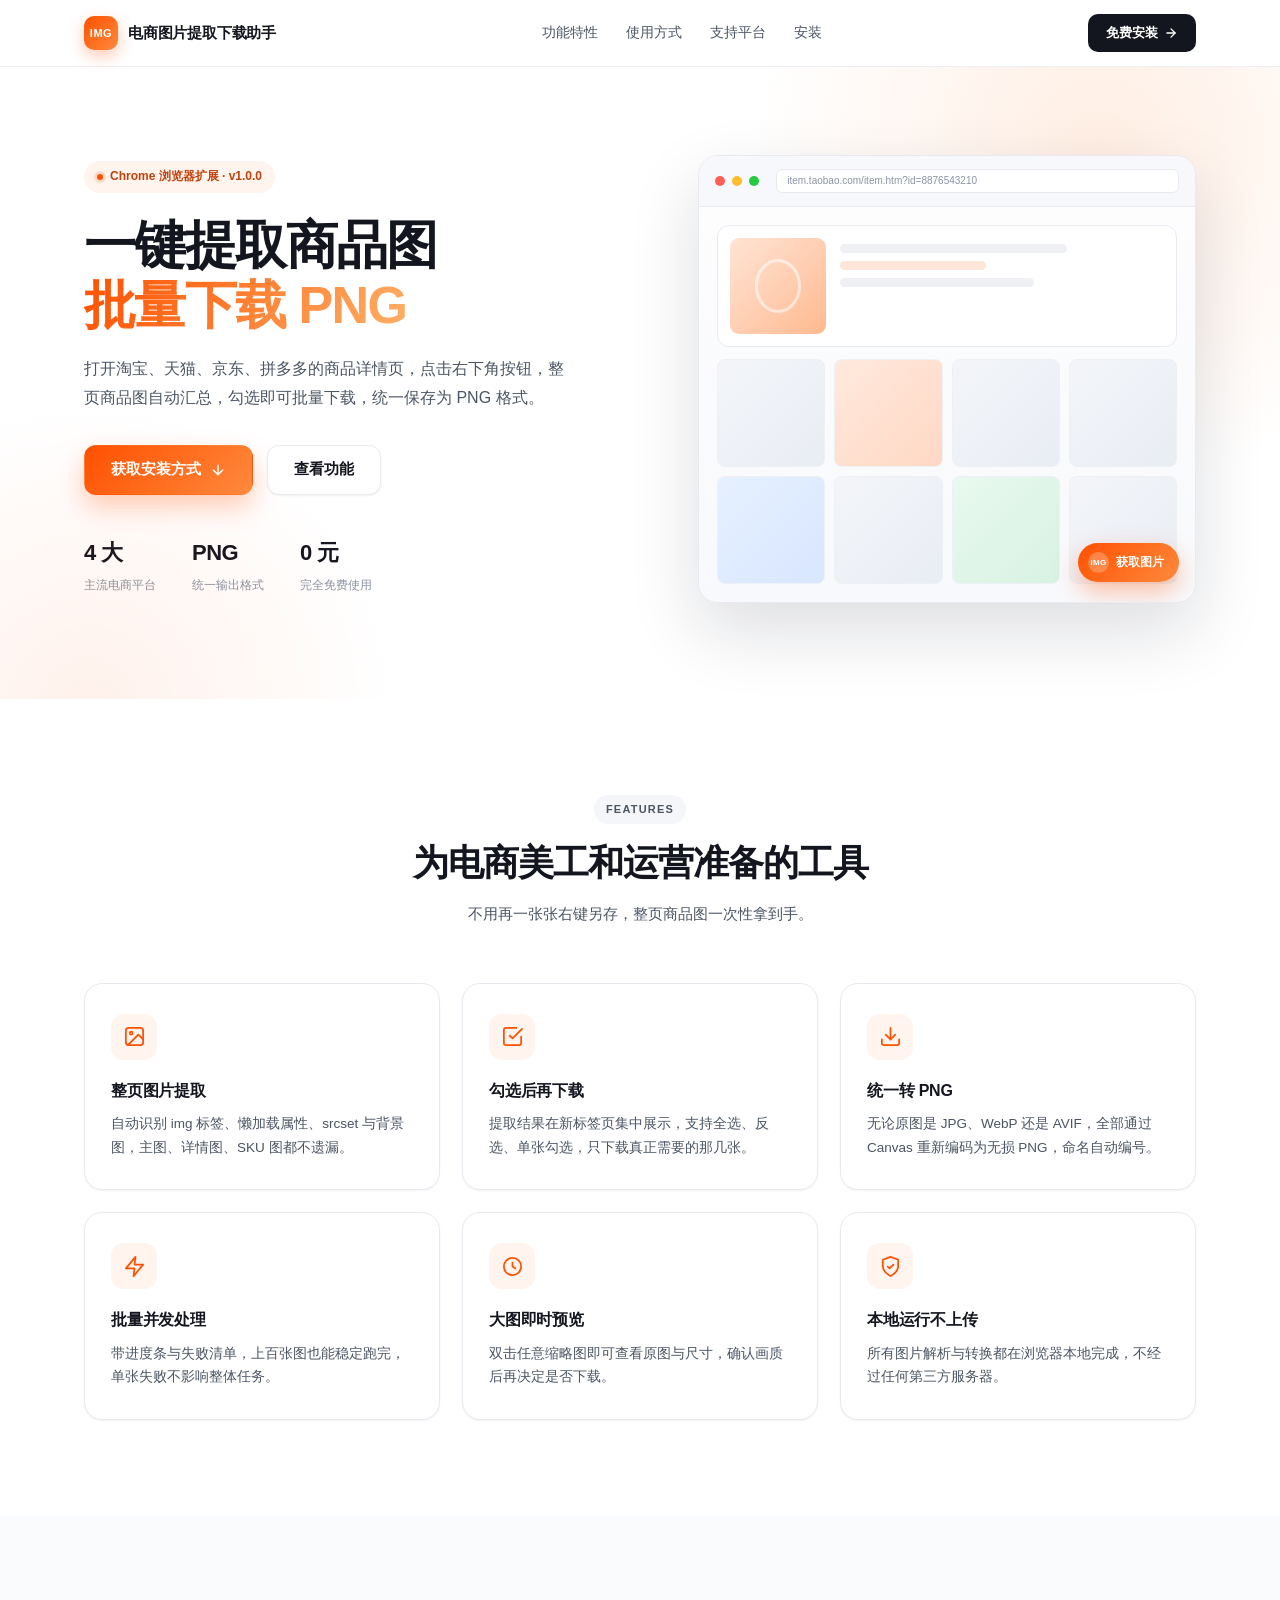
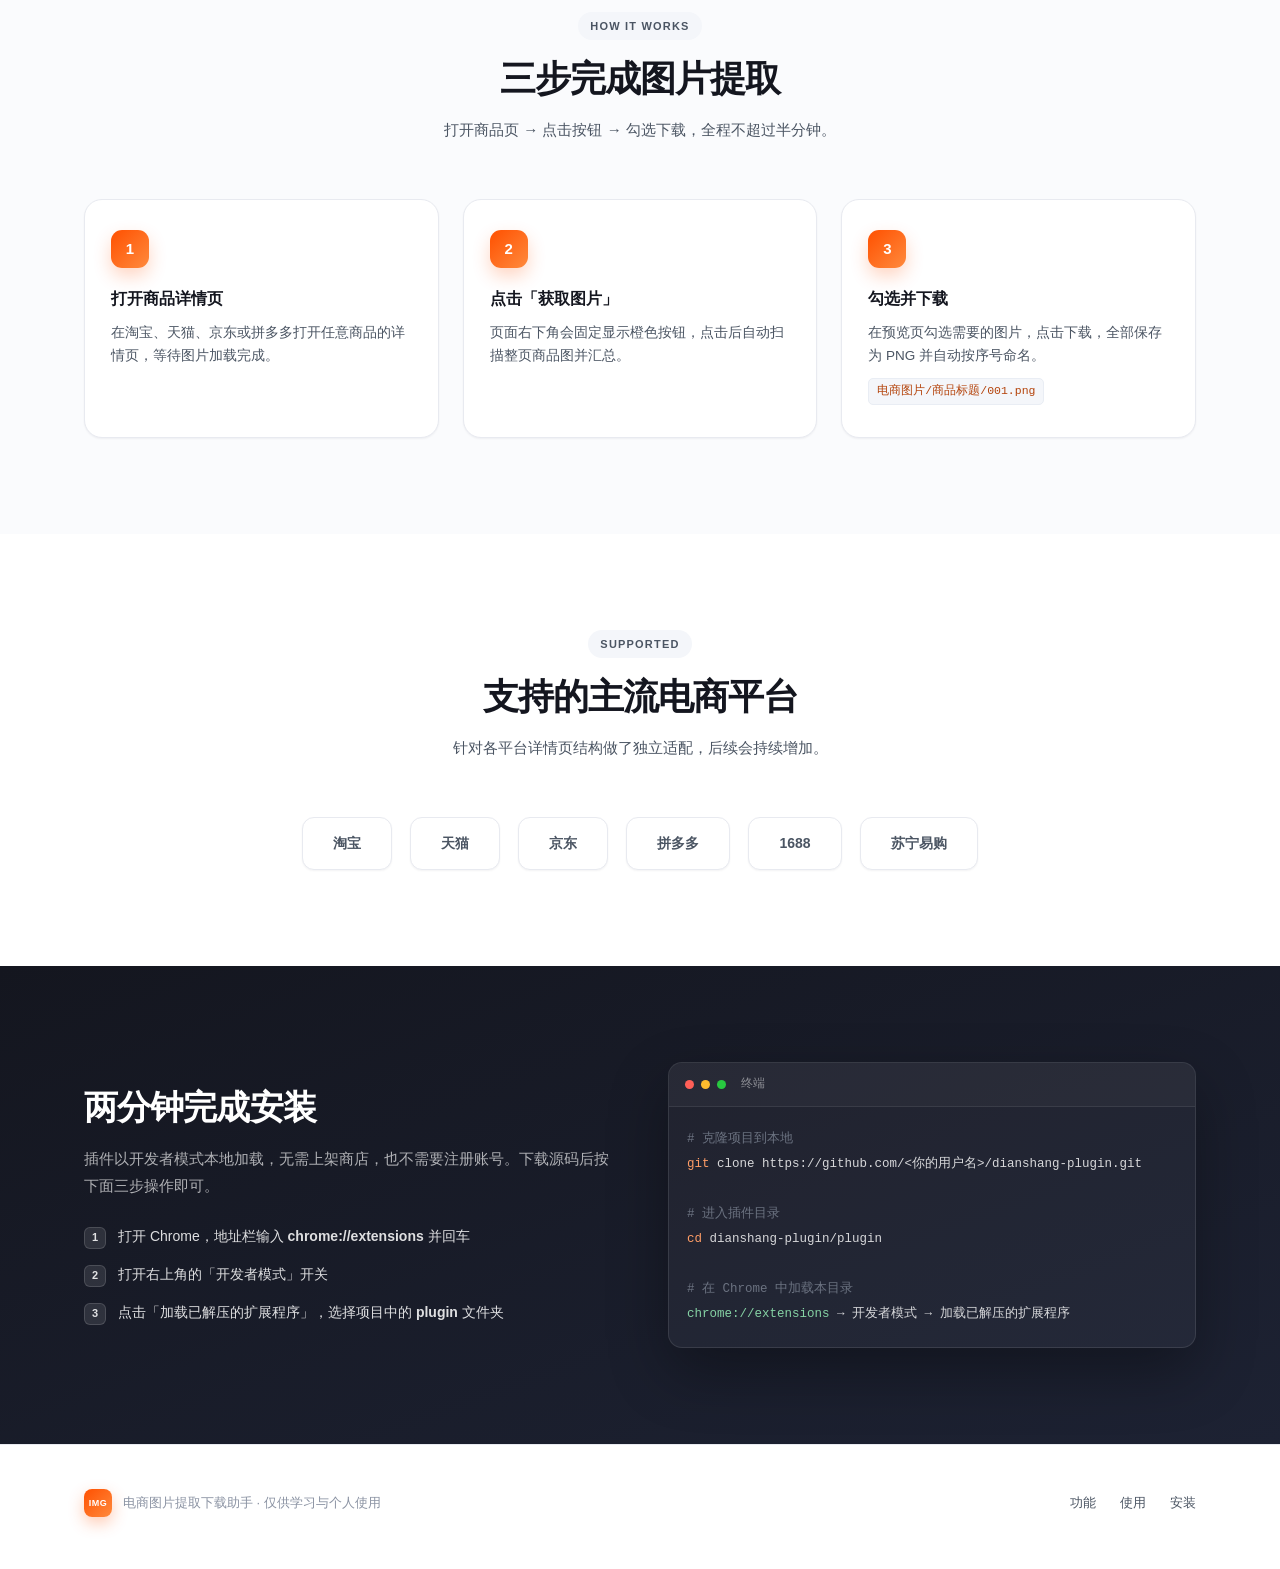
==== docs/index.html @ 481d9a18 "feat: e-commerce image downloader extension + landing page" ====
<!DOCTYPE html>
<html lang="zh-CN">
<head>
<meta charset="UTF-8" />
<meta name="viewport" content="width=device-width, initial-scale=1.0" />
<title>电商图片提取下载助手 - 一键批量下载商品图</title>
<meta name="description" content="支持淘宝、天猫、京东、拼多多的 Chrome 浏览器扩展。一键提取商品详情页全部图片，勾选后批量下载为 PNG。" />
<style>
  :root {
    --brand: #ff5000;
    --brand-2: #ff8a3d;
    --brand-soft: #fff4ee;
    --ink: #14161f;
    --ink-2: #4b5563;
    --ink-3: #8b93a3;
    --line: #e8eaf0;
    --bg: #ffffff;
    --bg-2: #fafbfd;
    --radius: 18px;
    --shadow-sm: 0 1px 2px rgba(16,24,40,.05);
    --shadow-md: 0 10px 30px rgba(16,24,40,.08);
    --shadow-lg: 0 28px 70px rgba(16,24,40,.14);
  }

  * { margin: 0; padding: 0; box-sizing: border-box; }

  html { scroll-behavior: smooth; }

  body {
    font-family: -apple-system, BlinkMacSystemFont, "PingFang SC", "Microsoft YaHei", "Segoe UI", sans-serif;
    color: var(--ink);
    background: var(--bg);
    -webkit-font-smoothing: antialiased;
    line-height: 1.65;
    overflow-x: hidden;
  }

  a { color: inherit; text-decoration: none; }

  .wrap {
    width: 100%;
    max-width: 1160px;
    margin: 0 auto;
    padding: 0 24px;
  }

  /* ============ 导航 ============ */
  .nav {
    position: sticky;
    top: 0;
    z-index: 100;
    background: rgba(255,255,255,.82);
    backdrop-filter: saturate(180%) blur(16px);
    border-bottom: 1px solid rgba(232,234,240,.8);
  }

  .nav-inner {
    display: flex;
    align-items: center;
    justify-content: space-between;
    height: 66px;
  }

  .logo {
    display: flex;
    align-items: center;
    gap: 10px;
    font-weight: 800;
    font-size: 15px;
    letter-spacing: -.2px;
  }

  .logo-mark {
    width: 34px;
    height: 34px;
    border-radius: 10px;
    background: linear-gradient(135deg, var(--brand), var(--brand-2));
    color: #fff;
    font-size: 11px;
    font-weight: 800;
    letter-spacing: .5px;
    display: flex;
    align-items: center;
    justify-content: center;
    box-shadow: 0 6px 16px rgba(255,80,0,.3);
  }

  .nav-links {
    display: flex;
    align-items: center;
    gap: 28px;
    font-size: 14px;
    color: var(--ink-2);
  }

  .nav-links a {
    transition: color .16s ease;
  }

  .nav-links a:hover { color: var(--brand); }

  .nav-cta {
    display: inline-flex;
    align-items: center;
    gap: 6px;
    height: 38px;
    padding: 0 18px;
    border-radius: 10px;
    background: var(--ink);
    color: #fff;
    font-size: 13px;
    font-weight: 600;
    transition: transform .16s ease, box-shadow .16s ease;
  }

  .nav-cta:hover {
    transform: translateY(-1px);
    box-shadow: 0 8px 20px rgba(20,22,31,.24);
  }

  /* ============ Hero ============ */
  .hero {
    position: relative;
    padding: 88px 0 96px;
    overflow: hidden;
  }

  .hero::before {
    content: "";
    position: absolute;
    top: -280px;
    right: -180px;
    width: 720px;
    height: 720px;
    border-radius: 50%;
    background: radial-gradient(circle, rgba(255,138,61,.14) 0%, rgba(255,138,61,0) 68%);
    pointer-events: none;
  }

  .hero::after {
    content: "";
    position: absolute;
    bottom: -320px;
    left: -220px;
    width: 620px;
    height: 620px;
    border-radius: 50%;
    background: radial-gradient(circle, rgba(255,80,0,.08) 0%, rgba(255,80,0,0) 70%);
    pointer-events: none;
  }

  .hero-grid {
    position: relative;
    display: grid;
    grid-template-columns: 1.05fr .95fr;
    gap: 64px;
    align-items: center;
  }

  .badge {
    display: inline-flex;
    align-items: center;
    gap: 7px;
    padding: 6px 13px;
    border-radius: 999px;
    background: var(--brand-soft);
    color: #c2410c;
    font-size: 12px;
    font-weight: 600;
    margin-bottom: 22px;
  }

  .badge-dot {
    width: 6px;
    height: 6px;
    border-radius: 50%;
    background: var(--brand);
    box-shadow: 0 0 0 3px rgba(255,80,0,.16);
  }

  h1 {
    font-size: 52px;
    line-height: 1.16;
    letter-spacing: -1.6px;
    font-weight: 800;
    margin-bottom: 20px;
  }

  h1 .grad {
    background: linear-gradient(120deg, var(--brand) 0%, var(--brand-2) 60%, #ffb066 100%);
    -webkit-background-clip: text;
    background-clip: text;
    color: transparent;
  }

  .hero-desc {
    font-size: 16px;
    line-height: 1.8;
    color: var(--ink-2);
    max-width: 480px;
    margin-bottom: 32px;
  }

  .hero-actions {
    display: flex;
    align-items: center;
    gap: 14px;
    flex-wrap: wrap;
    margin-bottom: 40px;
  }

  .btn-lg {
    display: inline-flex;
    align-items: center;
    gap: 9px;
    height: 50px;
    padding: 0 26px;
    border-radius: 12px;
    font-size: 15px;
    font-weight: 700;
    border: 1px solid transparent;
    cursor: pointer;
    transition: all .18s ease;
  }

  .btn-solid {
    background: linear-gradient(135deg, var(--brand), var(--brand-2));
    color: #fff;
    box-shadow: 0 12px 26px rgba(255,80,0,.28);
  }

  .btn-solid:hover {
    transform: translateY(-2px);
    box-shadow: 0 16px 34px rgba(255,80,0,.34);
  }

  .btn-line {
    background: #fff;
    border-color: var(--line);
    color: var(--ink);
    box-shadow: var(--shadow-sm);
  }

  .btn-line:hover {
    border-color: #cfd3dd;
    transform: translateY(-2px);
    box-shadow: var(--shadow-md);
  }

  .hero-meta {
    display: flex;
    gap: 36px;
    flex-wrap: wrap;
  }

  .meta-item strong {
    display: block;
    font-size: 22px;
    font-weight: 800;
    letter-spacing: -.5px;
    color: var(--ink);
  }

  .meta-item span {
    font-size: 12px;
    color: var(--ink-3);
  }

  /* ============ Hero 右侧：浏览器模拟 ============ */
  .mock {
    position: relative;
    border-radius: 20px;
    background: #fff;
    border: 1px solid var(--line);
    box-shadow: var(--shadow-lg);
    overflow: hidden;
  }

  .mock-bar {
    display: flex;
    align-items: center;
    gap: 7px;
    padding: 13px 16px;
    background: #f7f8fb;
    border-bottom: 1px solid var(--line);
  }

  .dot { width: 10px; height: 10px; border-radius: 50%; }
  .dot:nth-child(1) { background: #ff5f57; }
  .dot:nth-child(2) { background: #febc2e; }
  .dot:nth-child(3) { background: #28c840; }

  .mock-url {
    flex: 1;
    margin-left: 10px;
    height: 24px;
    border-radius: 6px;
    background: #fff;
    border: 1px solid var(--line);
    font-size: 10px;
    color: var(--ink-3);
    display: flex;
    align-items: center;
    padding: 0 10px;
    overflow: hidden;
    white-space: nowrap;
  }

  .mock-body {
    position: relative;
    padding: 18px;
    background: linear-gradient(180deg, #fdfdfe 0%, #f8f9fc 100%);
    min-height: 320px;
  }

  .mock-product {
    display: grid;
    grid-template-columns: 96px 1fr;
    gap: 14px;
    padding: 12px;
    background: #fff;
    border: 1px solid var(--line);
    border-radius: 12px;
    margin-bottom: 12px;
  }

  .mock-thumb {
    width: 96px;
    height: 96px;
    border-radius: 9px;
    background:
      linear-gradient(135deg, #ffe4d4 0%, #ffd0b5 48%, #ffb98f 100%);
    position: relative;
    overflow: hidden;
  }

  .mock-thumb::after {
    content: "";
    position: absolute;
    inset: 22% 26%;
    border-radius: 50%;
    border: 3px solid rgba(255,255,255,.55);
  }

  .mock-lines { padding-top: 6px; }
  .mock-line {
    height: 9px;
    border-radius: 5px;
    background: #eef0f4;
    margin-bottom: 8px;
  }
  .mock-line.w70 { width: 70%; }
  .mock-line.w45 { width: 45%; background: #ffe6d9; }
  .mock-line.w60 { width: 60%; }

  .mock-grid {
    display: grid;
    grid-template-columns: repeat(4, 1fr);
    gap: 9px;
  }

  .mock-cell {
    aspect-ratio: 1/1;
    border-radius: 8px;
    background: linear-gradient(135deg, #f3f5f9, #e9edf4);
    border: 1px solid #edf0f5;
  }
  .mock-cell:nth-child(2) { background: linear-gradient(135deg,#ffe9dd,#ffd8c4); }
  .mock-cell:nth-child(5) { background: linear-gradient(135deg,#e6f0ff,#d8e6ff); }
  .mock-cell:nth-child(7) { background: linear-gradient(135deg,#e9f9ef,#d7f2e2); }

  /* 浮动按钮模拟 */
  .mock-fab {
    position: absolute;
    right: 16px;
    bottom: 20px;
    display: inline-flex;
    align-items: center;
    gap: 7px;
    padding: 9px 15px 9px 10px;
    border-radius: 999px;
    background: linear-gradient(135deg, var(--brand), var(--brand-2));
    color: #fff;
    font-size: 12px;
    font-weight: 700;
    box-shadow: 0 10px 24px rgba(255,80,0,.34);
    animation: float 2.8s ease-in-out infinite;
  }

  @keyframes float {
    0%, 100% { transform: translateY(0); }
    50% { transform: translateY(-6px); }
  }

  .mock-fab-ico {
    width: 21px;
    height: 21px;
    border-radius: 50%;
    background: rgba(255,255,255,.24);
    font-size: 8px;
    letter-spacing: .3px;
    display: flex;
    align-items: center;
    justify-content: center;
  }

  /* ============ 区块通用 ============ */
  section { padding: 96px 0; }

  .sec-head {
    text-align: center;
    max-width: 640px;
    margin: 0 auto 56px;
  }

  .sec-tag {
    display: inline-block;
    padding: 5px 12px;
    border-radius: 999px;
    background: #f4f6fa;
    color: var(--ink-2);
    font-size: 11px;
    font-weight: 700;
    letter-spacing: 1.2px;
    text-transform: uppercase;
    margin-bottom: 16px;
  }

  .sec-head h2 {
    font-size: 36px;
    line-height: 1.28;
    letter-spacing: -1px;
    font-weight: 800;
    margin-bottom: 14px;
  }

  .sec-head p {
    font-size: 15px;
    color: var(--ink-2);
    line-height: 1.8;
  }

  /* ============ 功能卡片 ============ */
  .features {
    display: grid;
    grid-template-columns: repeat(3, 1fr);
    gap: 22px;
  }

  .feat {
    padding: 30px 26px;
    border-radius: var(--radius);
    background: #fff;
    border: 1px solid var(--line);
    box-shadow: var(--shadow-sm);
    transition: all .2s ease;
  }

  .feat:hover {
    transform: translateY(-4px);
    box-shadow: var(--shadow-md);
    border-color: #dfe3ec;
  }

  .feat-ico {
    width: 46px;
    height: 46px;
    border-radius: 13px;
    background: var(--brand-soft);
    display: flex;
    align-items: center;
    justify-content: center;
    margin-bottom: 18px;
  }

  .feat-ico svg {
    width: 23px;
    height: 23px;
    stroke: var(--brand);
    stroke-width: 1.8;
    fill: none;
    stroke-linecap: round;
    stroke-linejoin: round;
  }

  .feat h3 {
    font-size: 16px;
    font-weight: 700;
    margin-bottom: 8px;
    letter-spacing: -.2px;
  }

  .feat p {
    font-size: 13.5px;
    color: var(--ink-2);
    line-height: 1.75;
  }

  /* ============ 使用步骤 ============ */
  .steps-sec { background: var(--bg-2); }

  .steps {
    display: grid;
    grid-template-columns: repeat(3, 1fr);
    gap: 24px;
    position: relative;
  }

  .step {
    position: relative;
    padding: 30px 26px 32px;
    border-radius: var(--radius);
    background: #fff;
    border: 1px solid var(--line);
    box-shadow: var(--shadow-sm);
  }

  .step-num {
    display: inline-flex;
    align-items: center;
    justify-content: center;
    width: 38px;
    height: 38px;
    border-radius: 11px;
    background: linear-gradient(135deg, var(--brand), var(--brand-2));
    color: #fff;
    font-size: 15px;
    font-weight: 800;
    margin-bottom: 18px;
    box-shadow: 0 8px 18px rgba(255,80,0,.24);
  }

  .step h3 {
    font-size: 16px;
    font-weight: 700;
    margin-bottom: 8px;
  }

  .step p {
    font-size: 13.5px;
    color: var(--ink-2);
    line-height: 1.75;
  }

  .step code {
    display: inline-block;
    margin-top: 10px;
    padding: 3px 8px;
    border-radius: 5px;
    background: #f4f6fa;
    border: 1px solid #e9edf4;
    font-family: "SFMono-Regular", Consolas, monospace;
    font-size: 11.5px;
    color: #b4440c;
  }

  /* ============ 平台支持 ============ */
  .platforms {
    display: flex;
    align-items: center;
    justify-content: center;
    gap: 18px;
    flex-wrap: wrap;
  }

  .plat {
    padding: 14px 30px;
    border-radius: 12px;
    background: #fff;
    border: 1px solid var(--line);
    font-size: 14px;
    font-weight: 600;
    color: var(--ink-2);
    box-shadow: var(--shadow-sm);
    transition: all .18s ease;
  }

  .plat:hover {
    color: var(--ink);
    border-color: #cfd3dd;
    transform: translateY(-2px);
    box-shadow: var(--shadow-md);
  }

  /* ============ 安装区块 ============ */
  .install-sec {
    background: linear-gradient(160deg, #14161f 0%, #1d2233 100%);
    color: #fff;
  }

  .install-grid {
    display: grid;
    grid-template-columns: 1fr 1fr;
    gap: 56px;
    align-items: center;
  }

  .install-sec h2 {
    font-size: 34px;
    line-height: 1.3;
    letter-spacing: -.9px;
    font-weight: 800;
    margin-bottom: 16px;
  }

  .install-sec .lead {
    font-size: 15px;
    line-height: 1.8;
    color: rgba(255,255,255,.66);
    margin-bottom: 26px;
  }

  .install-list {
    list-style: none;
    display: flex;
    flex-direction: column;
    gap: 14px;
  }

  .install-list li {
    display: flex;
    align-items: flex-start;
    gap: 12px;
    font-size: 14px;
    color: rgba(255,255,255,.86);
    line-height: 1.6;
  }

  .install-list .num {
    flex-shrink: 0;
    width: 22px;
    height: 22px;
    border-radius: 6px;
    background: rgba(255,255,255,.1);
    border: 1px solid rgba(255,255,255,.14);
    font-size: 11px;
    font-weight: 700;
    display: flex;
    align-items: center;
    justify-content: center;
    margin-top: 2px;
  }

  .code-card {
    border-radius: 14px;
    background: rgba(255,255,255,.04);
    border: 1px solid rgba(255,255,255,.1);
    overflow: hidden;
    box-shadow: 0 24px 60px rgba(0,0,0,.32);
  }

  .code-head {
    display: flex;
    align-items: center;
    gap: 7px;
    padding: 12px 16px;
    border-bottom: 1px solid rgba(255,255,255,.08);
    background: rgba(255,255,255,.03);
  }

  .code-head .dot { width: 9px; height: 9px; }
  .code-title {
    margin-left: 8px;
    font-size: 11.5px;
    color: rgba(255,255,255,.46);
    font-family: "SFMono-Regular", Consolas, monospace;
  }

  .code-body {
    padding: 20px 18px;
    font-family: "SFMono-Regular", Consolas, monospace;
    font-size: 12.5px;
    line-height: 2;
    color: rgba(255,255,255,.82);
    overflow-x: auto;
  }

  .code-body .cmt { color: #6b7280; }
  .code-body .kw { color: #ff9d66; }
  .code-body .str { color: #86d3a5; }

  /* ============ 页脚 ============ */
  .footer {
    padding: 44px 0 52px;
    border-top: 1px solid var(--line);
    background: #fff;
  }

  .footer-inner {
    display: flex;
    align-items: center;
    justify-content: space-between;
    gap: 20px;
    flex-wrap: wrap;
  }

  .footer-left {
    display: flex;
    align-items: center;
    gap: 11px;
    font-size: 13px;
    color: var(--ink-3);
  }

  .footer-links {
    display: flex;
    gap: 24px;
    font-size: 13px;
    color: var(--ink-2);
  }

  .footer-links a:hover { color: var(--brand); }

  /* ============ 滚动出现动画 ============ */
  .reveal {
    opacity: 0;
    transform: translateY(22px);
    transition: opacity .7s cubic-bezier(.22,.61,.36,1), transform .7s cubic-bezier(.22,.61,.36,1);
  }

  .reveal.in {
    opacity: 1;
    transform: translateY(0);
  }

  /* ============ 响应式 ============ */
  @media (max-width: 980px) {
    .hero { padding: 60px 0 70px; }
    .hero-grid { grid-template-columns: 1fr; gap: 44px; }
    h1 { font-size: 38px; letter-spacing: -1px; }
    .features { grid-template-columns: 1fr 1fr; }
    .steps { grid-template-columns: 1fr; }
    .install-grid { grid-template-columns: 1fr; gap: 36px; }
    .nav-links { display: none; }
    section { padding: 68px 0; }
    .sec-head h2 { font-size: 28px; }
  }

  @media (max-width: 640px) {
    h1 { font-size: 31px; }
    .hero-desc { font-size: 15px; }
    .features { grid-template-columns: 1fr; }
    .hero-meta { gap: 22px; }
    .meta-item strong { font-size: 19px; }
    .btn-lg { width: 100%; justify-content: center; }
    .hero-actions { flex-direction: column; align-items: stretch; }
    .footer-inner { flex-direction: column; align-items: flex-start; }
  }
</style>
</head>
<body>

<!-- 导航 -->
<nav class="nav">
  <div class="wrap nav-inner">
    <div class="logo">
      <span class="logo-mark">IMG</span>
      <span>电商图片提取下载助手</span>
    </div>
    <div class="nav-links">
      <a href="#features">功能特性</a>
      <a href="#steps">使用方式</a>
      <a href="#platforms">支持平台</a>
      <a href="#install">安装</a>
    </div>
    <a class="nav-cta" href="#install">
      免费安装
      <svg width="14" height="14" viewBox="0 0 24 24" fill="none" stroke="currentColor" stroke-width="2.2" stroke-linecap="round" stroke-linejoin="round">
        <line x1="5" y1="12" x2="19" y2="12"></line>
        <polyline points="12 5 19 12 12 19"></polyline>
      </svg>
    </a>
  </div>
</nav>

<!-- Hero -->
<header class="hero">
  <div class="wrap hero-grid">
    <div>
      <div class="badge">
        <span class="badge-dot"></span>
        Chrome 浏览器扩展 · v1.0.0
      </div>
      <h1>
        一键提取商品图<br />
        <span class="grad">批量下载 PNG</span>
      </h1>
      <p class="hero-desc">
        打开淘宝、天猫、京东、拼多多的商品详情页，点击右下角按钮，整页商品图自动汇总，勾选即可批量下载，统一保存为 PNG 格式。
      </p>
      <div class="hero-actions">
        <a class="btn-lg btn-solid" href="#install">
          获取安装方式
          <svg width="16" height="16" viewBox="0 0 24 24" fill="none" stroke="currentColor" stroke-width="2.2" stroke-linecap="round" stroke-linejoin="round">
            <path d="M12 5v14M5 12l7 7 7-7"></path>
          </svg>
        </a>
        <a class="btn-lg btn-line" href="#features">查看功能</a>
      </div>
      <div class="hero-meta">
        <div class="meta-item">
          <strong>4 大</strong>
          <span>主流电商平台</span>
        </div>
        <div class="meta-item">
          <strong>PNG</strong>
          <span>统一输出格式</span>
        </div>
        <div class="meta-item">
          <strong>0 元</strong>
          <span>完全免费使用</span>
        </div>
      </div>
    </div>

    <!-- 浏览器模拟 -->
    <div class="mock">
      <div class="mock-bar">
        <span class="dot"></span>
        <span class="dot"></span>
        <span class="dot"></span>
        <div class="mock-url">item.taobao.com/item.htm?id=8876543210</div>
      </div>
      <div class="mock-body">
        <div class="mock-product">
          <div class="mock-thumb"></div>
          <div class="mock-lines">
            <div class="mock-line w70"></div>
            <div class="mock-line w45"></div>
            <div class="mock-line w60"></div>
          </div>
        </div>
        <div class="mock-grid">
          <div class="mock-cell"></div>
          <div class="mock-cell"></div>
          <div class="mock-cell"></div>
          <div class="mock-cell"></div>
          <div class="mock-cell"></div>
          <div class="mock-cell"></div>
          <div class="mock-cell"></div>
          <div class="mock-cell"></div>
        </div>
        <div class="mock-fab">
          <span class="mock-fab-ico">IMG</span>
          <span>获取图片</span>
        </div>
      </div>
    </div>
  </div>
</header>

<!-- 功能 -->
<section id="features">
  <div class="wrap">
    <div class="sec-head reveal">
      <span class="sec-tag">Features</span>
      <h2>为电商美工和运营准备的工具</h2>
      <p>不用再一张张右键另存，整页商品图一次性拿到手。</p>
    </div>

    <div class="features">
      <div class="feat reveal">
        <div class="feat-ico">
          <svg viewBox="0 0 24 24"><rect x="3" y="3" width="18" height="18" rx="3"></rect><circle cx="8.5" cy="8.5" r="1.5"></circle><path d="M21 15l-5-5L5 21"></path></svg>
        </div>
        <h3>整页图片提取</h3>
        <p>自动识别 img 标签、懒加载属性、srcset 与背景图，主图、详情图、SKU 图都不遗漏。</p>
      </div>

      <div class="feat reveal">
        <div class="feat-ico">
          <svg viewBox="0 0 24 24"><path d="M9 11l3 3L22 4"></path><path d="M21 12v7a2 2 0 01-2 2H5a2 2 0 01-2-2V5a2 2 0 012-2h11"></path></svg>
        </div>
        <h3>勾选后再下载</h3>
        <p>提取结果在新标签页集中展示，支持全选、反选、单张勾选，只下载真正需要的那几张。</p>
      </div>

      <div class="feat reveal">
        <div class="feat-ico">
          <svg viewBox="0 0 24 24"><path d="M21 15v4a2 2 0 01-2 2H5a2 2 0 01-2-2v-4"></path><polyline points="7 10 12 15 17 10"></polyline><line x1="12" y1="15" x2="12" y2="3"></line></svg>
        </div>
        <h3>统一转 PNG</h3>
        <p>无论原图是 JPG、WebP 还是 AVIF，全部通过 Canvas 重新编码为无损 PNG，命名自动编号。</p>
      </div>

      <div class="feat reveal">
        <div class="feat-ico">
          <svg viewBox="0 0 24 24"><path d="M13 2L3 14h9l-1 8 10-12h-9l1-8z"></path></svg>
        </div>
        <h3>批量并发处理</h3>
        <p>带进度条与失败清单，上百张图也能稳定跑完，单张失败不影响整体任务。</p>
      </div>

      <div class="feat reveal">
        <div class="feat-ico">
          <svg viewBox="0 0 24 24"><circle cx="12" cy="12" r="9"></circle><path d="M12 8v4l3 2"></path></svg>
        </div>
        <h3>大图即时预览</h3>
        <p>双击任意缩略图即可查看原图与尺寸，确认画质后再决定是否下载。</p>
      </div>

      <div class="feat reveal">
        <div class="feat-ico">
          <svg viewBox="0 0 24 24"><path d="M12 22s8-4 8-10V5l-8-3-8 3v7c0 6 8 10 8 10z"></path><path d="M9 12l2 2 4-4"></path></svg>
        </div>
        <h3>本地运行不上传</h3>
        <p>所有图片解析与转换都在浏览器本地完成，不经过任何第三方服务器。</p>
      </div>
    </div>
  </div>
</section>

<!-- 步骤 -->
<section id="steps" class="steps-sec">
  <div class="wrap">
    <div class="sec-head reveal">
      <span class="sec-tag">How it works</span>
      <h2>三步完成图片提取</h2>
      <p>打开商品页 → 点击按钮 → 勾选下载，全程不超过半分钟。</p>
    </div>

    <div class="steps">
      <div class="step reveal">
        <div class="step-num">1</div>
        <h3>打开商品详情页</h3>
        <p>在淘宝、天猫、京东或拼多多打开任意商品的详情页，等待图片加载完成。</p>
      </div>

      <div class="step reveal">
        <div class="step-num">2</div>
        <h3>点击「获取图片」</h3>
        <p>页面右下角会固定显示橙色按钮，点击后自动扫描整页商品图并汇总。</p>
      </div>

      <div class="step reveal">
        <div class="step-num">3</div>
        <h3>勾选并下载</h3>
        <p>在预览页勾选需要的图片，点击下载，全部保存为 PNG 并自动按序号命名。</p>
        <code>电商图片/商品标题/001.png</code>
      </div>
    </div>
  </div>
</section>

<!-- 平台 -->
<section id="platforms">
  <div class="wrap">
    <div class="sec-head reveal">
      <span class="sec-tag">Supported</span>
      <h2>支持的主流电商平台</h2>
      <p>针对各平台详情页结构做了独立适配，后续会持续增加。</p>
    </div>

    <div class="platforms reveal">
      <div class="plat">淘宝</div>
      <div class="plat">天猫</div>
      <div class="plat">京东</div>
      <div class="plat">拼多多</div>
      <div class="plat">1688</div>
      <div class="plat">苏宁易购</div>
    </div>
  </div>
</section>

<!-- 安装 -->
<section id="install" class="install-sec">
  <div class="wrap install-grid">
    <div class="reveal">
      <h2>两分钟完成安装</h2>
      <p class="lead">
        插件以开发者模式本地加载，无需上架商店，也不需要注册账号。下载源码后按下面三步操作即可。
      </p>
      <ul class="install-list">
        <li>
          <span class="num">1</span>
          <span>打开 Chrome，地址栏输入 <strong>chrome://extensions</strong> 并回车</span>
        </li>
        <li>
          <span class="num">2</span>
          <span>打开右上角的「开发者模式」开关</span>
        </li>
        <li>
          <span class="num">3</span>
          <span>点击「加载已解压的扩展程序」，选择项目中的 <strong>plugin</strong> 文件夹</span>
        </li>
      </ul>
    </div>

    <div class="code-card reveal">
      <div class="code-head">
        <span class="dot" style="background:#ff5f57"></span>
        <span class="dot" style="background:#febc2e"></span>
        <span class="dot" style="background:#28c840"></span>
        <span class="code-title">终端</span>
      </div>
      <div class="code-body">
<span class="cmt"># 克隆项目到本地</span><br />
<span class="kw">git</span> clone https://github.com/&lt;你的用户名&gt;/dianshang-plugin.git<br /><br />
<span class="cmt"># 进入插件目录</span><br />
<span class="kw">cd</span> dianshang-plugin/plugin<br /><br />
<span class="cmt"># 在 Chrome 中加载本目录</span><br />
<span class="str">chrome://extensions</span> → 开发者模式 → 加载已解压的扩展程序
      </div>
    </div>
  </div>
</section>

<!-- 页脚 -->
<footer class="footer">
  <div class="wrap footer-inner">
    <div class="footer-left">
      <span class="logo-mark" style="width:28px;height:28px;font-size:9px;border-radius:8px;">IMG</span>
      <span>电商图片提取下载助手 · 仅供学习与个人使用</span>
    </div>
    <div class="footer-links">
      <a href="#features">功能</a>
      <a href="#steps">使用</a>
      <a href="#install">安装</a>
    </div>
  </div>
</footer>

<script>
  // 滚动进入视口时淡入
  (function () {
    const items = document.querySelectorAll('.reveal');
    if (!('IntersectionObserver' in window)) {
      items.forEach(function (el) { el.classList.add('in'); });
      return;
    }
    const io = new IntersectionObserver(function (entries) {
      entries.forEach(function (entry) {
        if (entry.isIntersecting) {
          entry.target.classList.add('in');
          io.unobserve(entry.target);
        }
      });
    }, { threshold: 0.12, rootMargin: '0px 0px -40px 0px' });

    items.forEach(function (el, i) {
      el.style.transitionDelay = (i % 6) * 60 + 'ms';
      io.observe(el);
    });
  })();
</script>
</body>
</html>
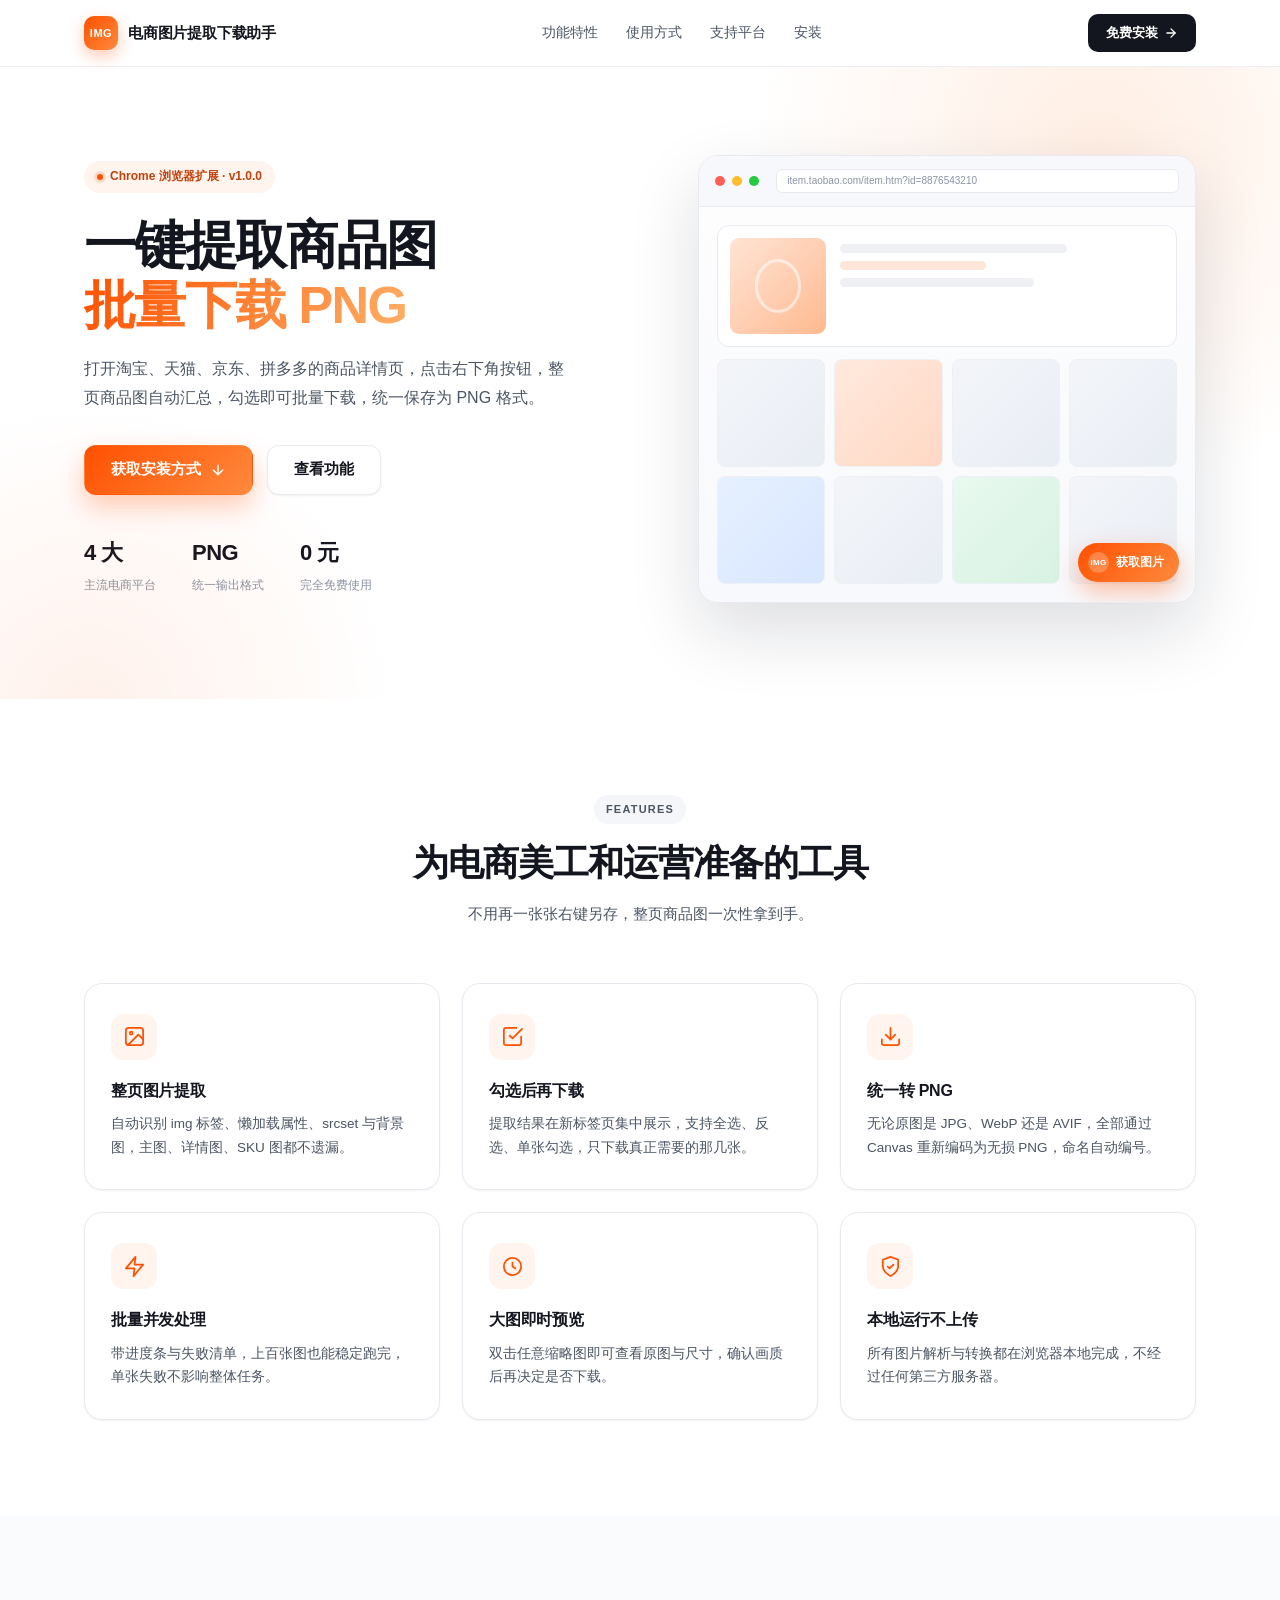
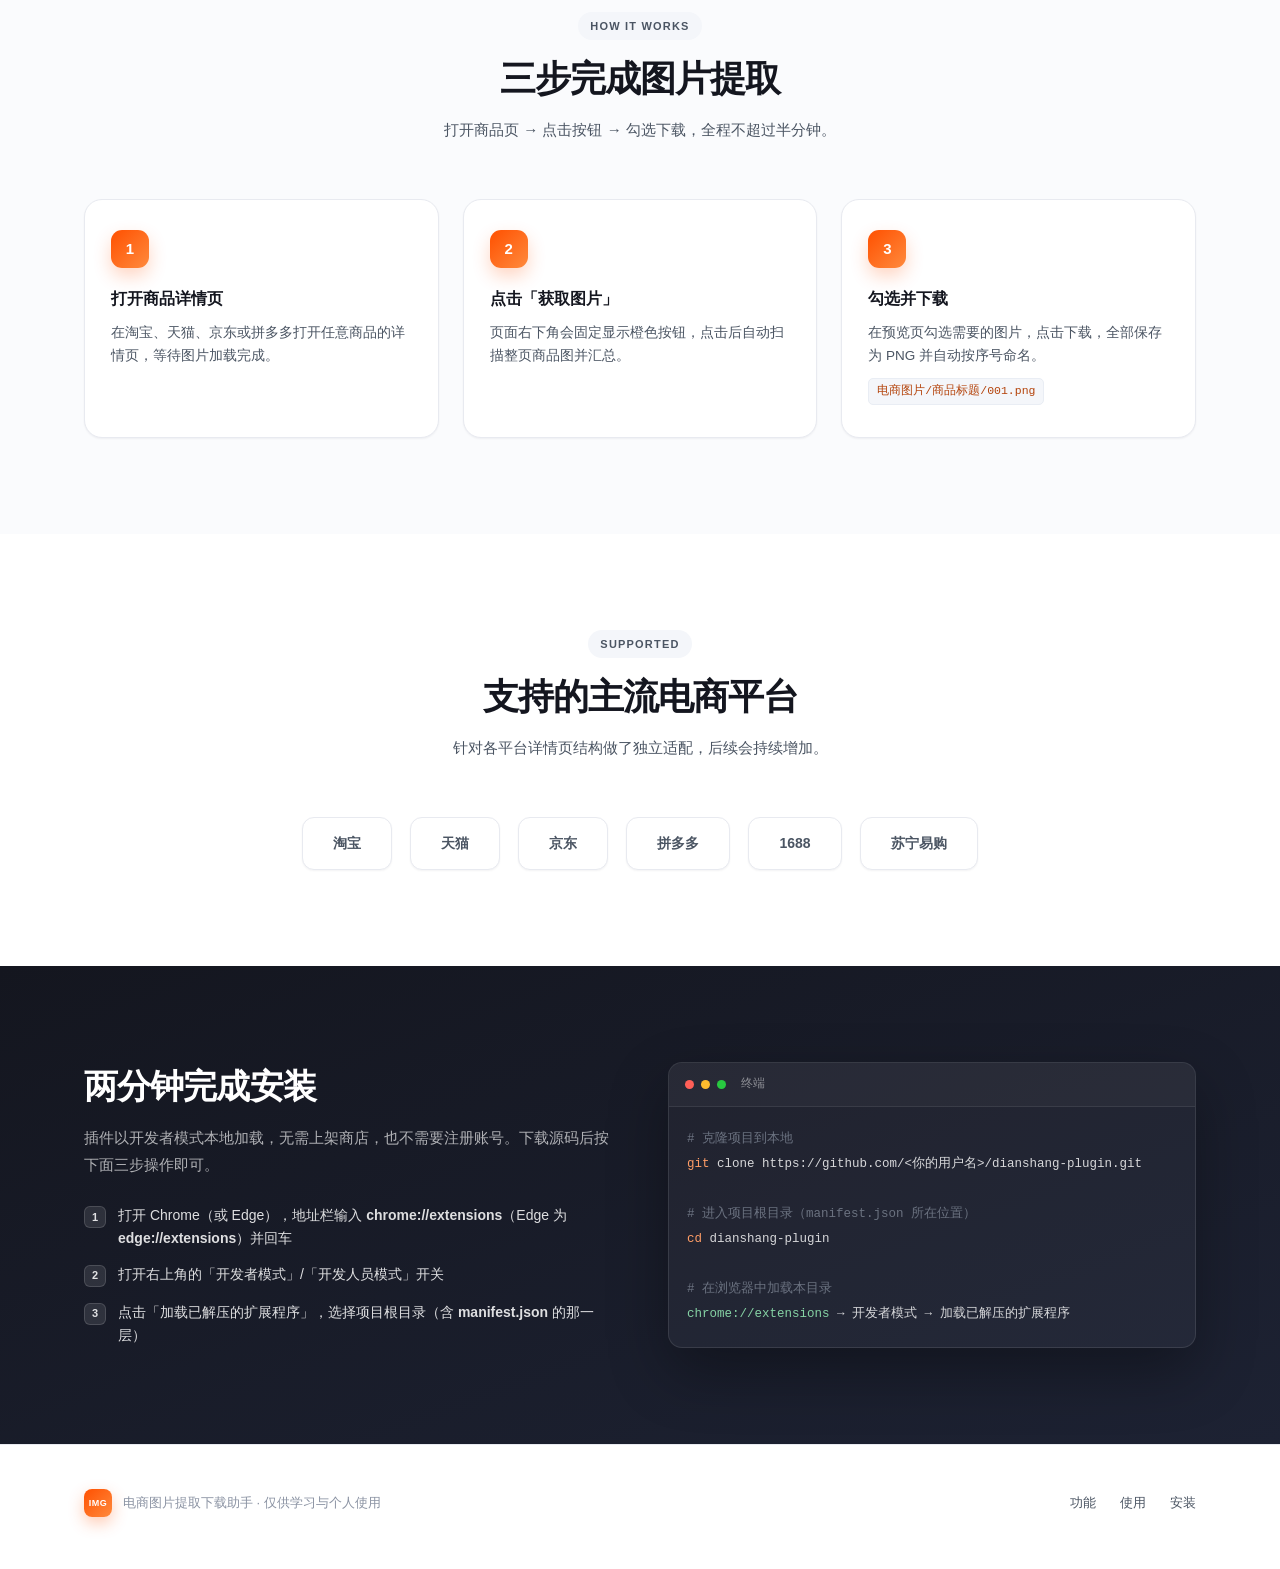
==== commit 938f431a: "chore: restructure extension to repo root, add icons, demo page and preview shots" ====
--- a/docs/index.html
+++ b/docs/index.html
@@ -973,15 +973,15 @@
       <ul class="install-list">
         <li>
           <span class="num">1</span>
-          <span>打开 Chrome，地址栏输入 <strong>chrome://extensions</strong> 并回车</span>
+          <span>打开 Chrome（或 Edge），地址栏输入 <strong>chrome://extensions</strong>（Edge 为 <strong>edge://extensions</strong>）并回车</span>
         </li>
         <li>
           <span class="num">2</span>
-          <span>打开右上角的「开发者模式」开关</span>
+          <span>打开右上角的「开发者模式」/「开发人员模式」开关</span>
         </li>
         <li>
           <span class="num">3</span>
-          <span>点击「加载已解压的扩展程序」，选择项目中的 <strong>plugin</strong> 文件夹</span>
+          <span>点击「加载已解压的扩展程序」，选择项目根目录（含 <strong>manifest.json</strong> 的那一层）</span>
         </li>
       </ul>
     </div>
@@ -996,9 +996,9 @@
       <div class="code-body">
 <span class="cmt"># 克隆项目到本地</span><br />
 <span class="kw">git</span> clone https://github.com/&lt;你的用户名&gt;/dianshang-plugin.git<br /><br />
-<span class="cmt"># 进入插件目录</span><br />
-<span class="kw">cd</span> dianshang-plugin/plugin<br /><br />
-<span class="cmt"># 在 Chrome 中加载本目录</span><br />
+<span class="cmt"># 进入项目根目录（manifest.json 所在位置）</span><br />
+<span class="kw">cd</span> dianshang-plugin<br /><br />
+<span class="cmt"># 在浏览器中加载本目录</span><br />
 <span class="str">chrome://extensions</span> → 开发者模式 → 加载已解压的扩展程序
       </div>
     </div>
